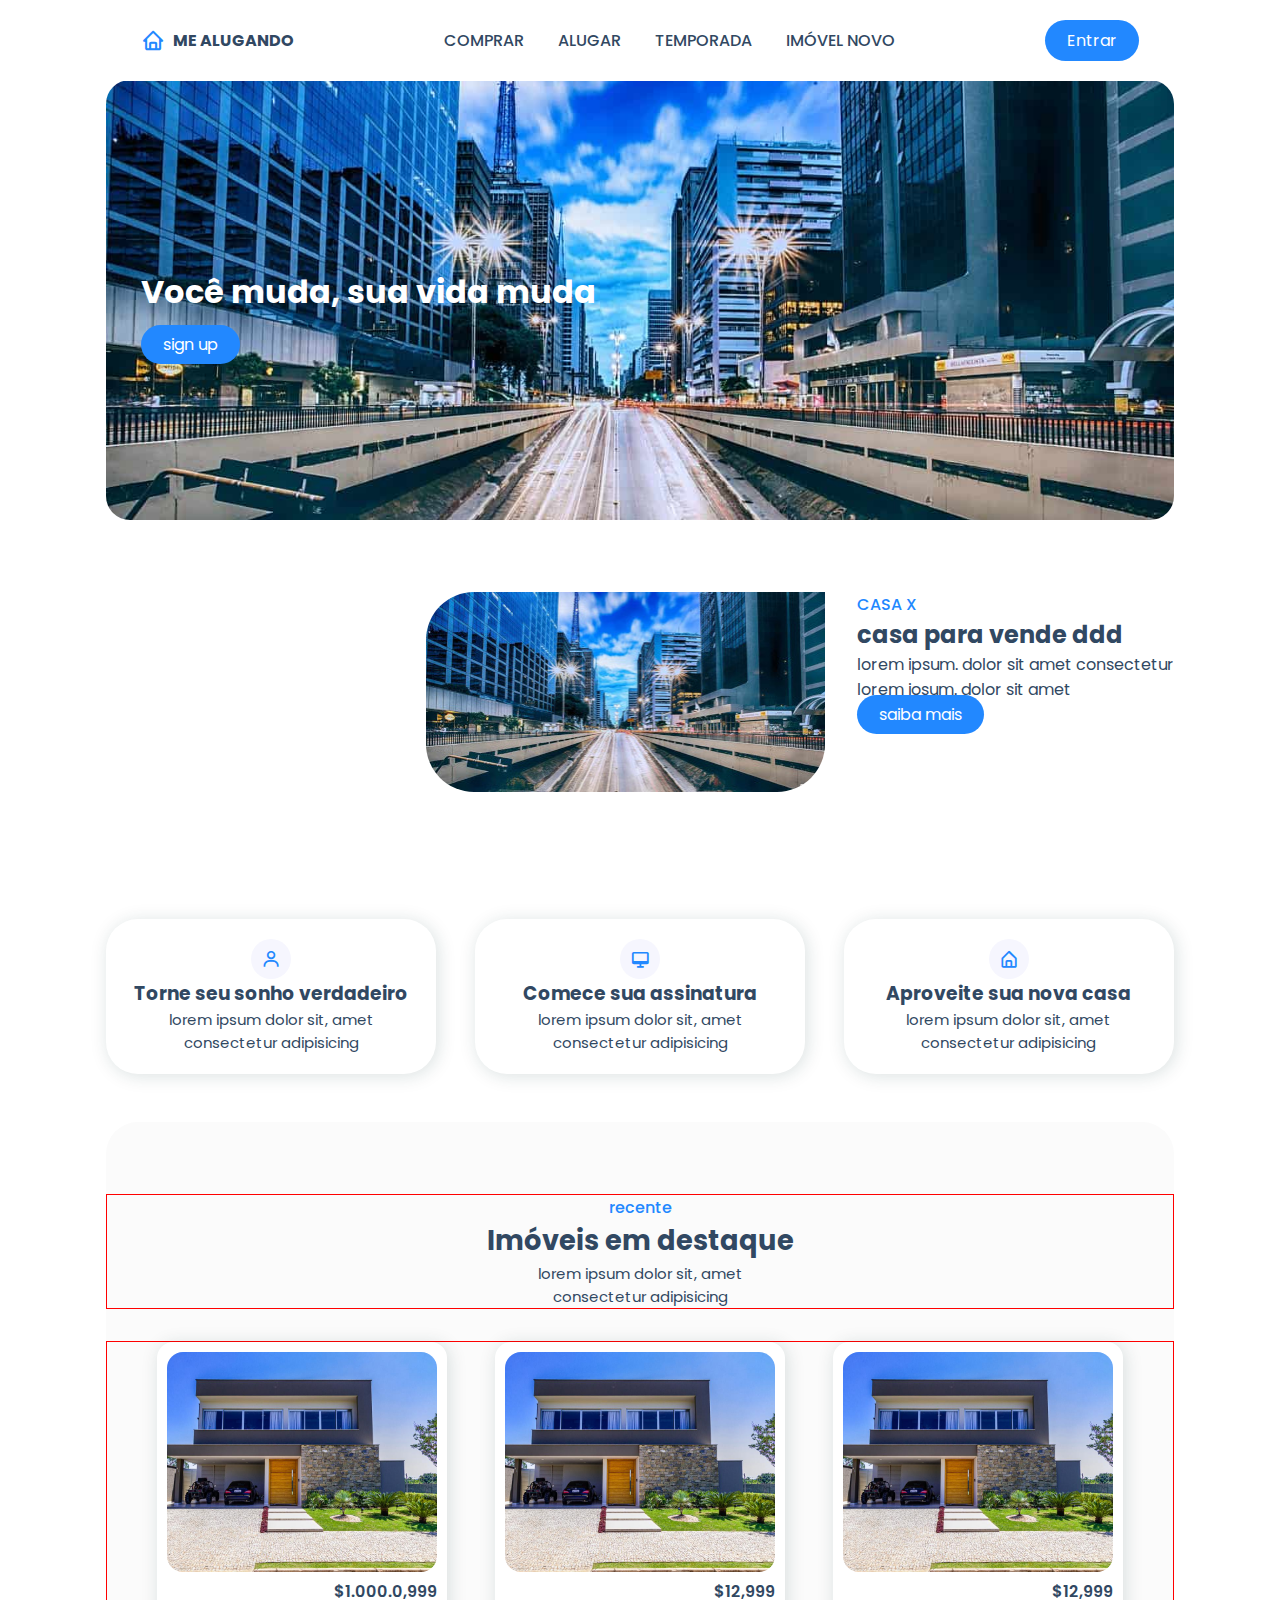
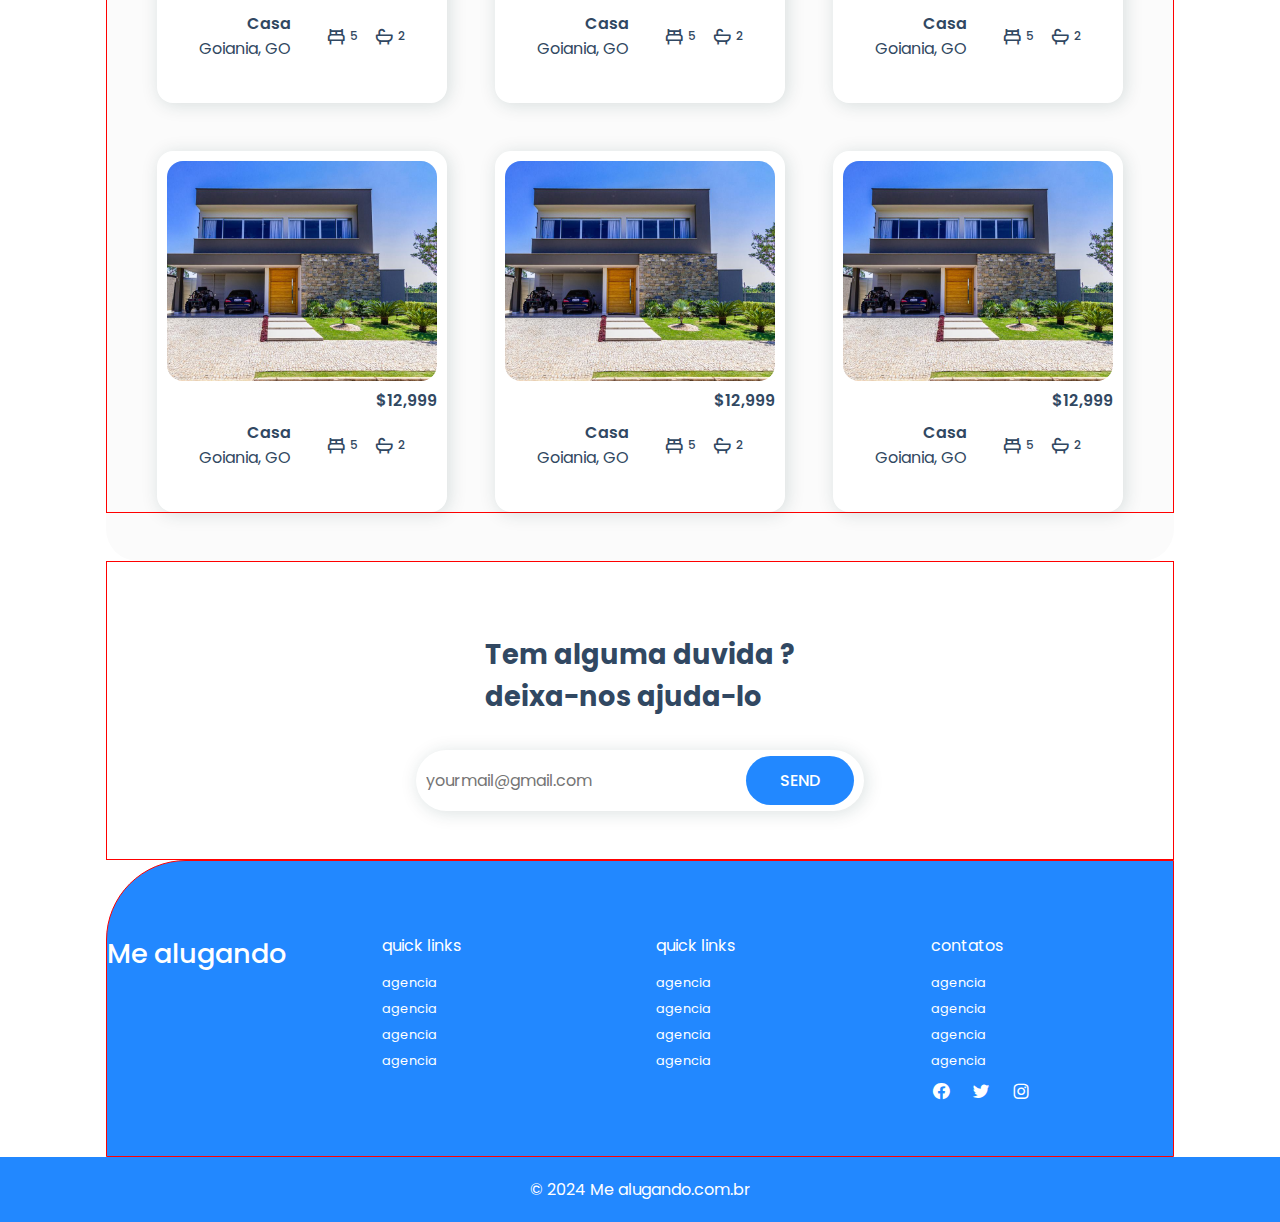
==== index.html @ be149888 "me alugando" ====
<!DOCTYPE html>
<html lang="pt-br">
<head>
    <meta charset="UTF-8">
    <meta name="viewport" content="width=device-width, initial-scale=1.0">
    <title>Alugel</title>
    <link rel="stylesheet" href="style.css">
    <link rel="stylesheet"
    href="https://cdn.jsdelivr.net/npm/boxicons@latest/css/boxicons.min.css">
</head>
<body>
    <!--Navbar-->
    <header>
        <div class="nav container">
            <!--Logo-->
            <a href="index.html" class="logo"><i class='bx bx-home'></i>Me alugando</a>
            
            <!--menu icon-->
            <input type="checkbox" nome="" id="menu">
            <label for="menu" <i class='bx bx-menu-alt-left' id="menu-icon"></i></label>
            
            <!-- Nav list-->
            <ul class="navbar">
                <li><a href="#home">comprar</a></li>
                <li><a href="#home">Alugar</a></li>
                <li><a href="#home">Temporada</a></li>
                <li><a href="#home">Imóvel Novo</a></li>
            </ul>

            <!-- botton login-->
            <a href="login.html" class="btn">Entrar</a>
        </div>
    </header>
    <section class="home container" id="home">
        <div class="home-text">
            <h1>Você muda, sua vida muda</h1>
            <a href="" class="btn">sign up</a>
        </div>
    </section>
    <!-- link compra-->
    <!-- anucios-->
    <section class="anucio container" id="anucio">
        <a href=""></a>
        <div class="anucio-img">
            <img src="img/home.jpg" alt="">
        </div>
        <div class="anucio-text">
            <span>casa x</span>
            <h2>casa para vende ddd</h2>
            <p>lorem ipsum. dolor sit amet consectetur</p>
            <p>lorem iosum. dolor sit amet </p>
            <a href="#" class="btn">saiba mais</a>
        </div>
    </section>

    <section class="sales container" id="sales">
        <!--box 1 -->
        <div class="box">
            <i class='bx bx-user'></i>
            <h3>Torne seu sonho verdadeiro</h3>
            <p>lorem ipsum dolor sit, amet consectetur adipisicing</p>

        </div>
          <!--box 2-->
          <div class="box">
            <i class='bx bx-desktop'></i>
            <h3>Comece sua assinatura</h3>
            <p>lorem ipsum dolor sit, amet consectetur adipisicing</p>

        </div>
          <!--box 3-->
          <div class="box">
            <i class='bx bx-home-alt'></i>
            <h3>Aproveite sua nova casa</h3>
            <p>lorem ipsum dolor sit, amet consectetur adipisicing</p>

        </div>
    </section>
    <!-- properties-->
    <section class="properties container" id="properties">
        <div class="heading">
            <span>recente</span>
            <h2>Imóveis em destaque</h2>
            <p>lorem ipsum dolor sit, amet <br>consectetur adipisicing</p>
        </div>
        <div class="properties-container container">
            <!--Box1-->
            <div class="box">
                <img src="img/casa.jpg" alt="">
                <h3>$1.000.0,999</h3>
                <div class="content">
                    <div class="tex">
                        <h3>Casa</h3>
                        <p>Goiania, GO</p>
                    </div>
                    <div class="icons">
                        <i class='bx bx-bed' ><span>5</span></i>
                        <i class='bx bx-bath' ><span>2</span></i>
                    </div>
                </div>
            </div>

             <!--Box2-->
             <div class="box">
                <img src="img/casa.jpg" alt="">
                <h3>$12,999</h3>
                <div class="content">
                    <div class="tex">
                        <h3>Casa</h3>
                        <p>Goiania, GO</p>
                    </div>
                    <div class="icons">
                        <i class='bx bx-bed' ><span>5</span></i>
                        <i class='bx bx-bath' ><span>2</span></i>
                    </div>
                </div>
            </div>
             <!--Box3-->
             <div class="box">
                <img src="img/casa.jpg" alt="">
                <h3>$12,999</h3>
                <div class="content">
                    <div class="tex">
                        <h3>Casa</h3>
                        <p>Goiania, GO</p>
                    </div>
                    <div class="icons">
                        <i class='bx bx-bed' ><span>5</span></i>
                        <i class='bx bx-bath' ><span>2</span></i>
                    </div>
                </div>
            </div>
             <!--Box4-->
             <div class="box">
                <img src="img/casa.jpg" alt="">
                <h3>$12,999</h3>
                <div class="content">
                    <div class="tex">
                        <h3>Casa</h3>
                        <p>Goiania, GO</p>
                    </div>
                    <div class="icons">
                        <i class='bx bx-bed' ><span>5</span></i>
                        <i class='bx bx-bath' ><span>2</span></i>
                    </div>
                </div>
            </div>
             <!--Box5-->
             <div class="box">
                <img src="img/casa.jpg" alt="">
                <h3>$12,999</h3>
                <div class="content">
                    <div class="tex">
                        <h3>Casa</h3>
                        <p>Goiania, GO</p>
                    </div>
                    <div class="icons">
                        <i class='bx bx-bed' ><span>5</span></i>
                        <i class='bx bx-bath' ><span>2</span></i>
                    </div>
                </div>
            </div>
             <!--Box6-->
             <div class="box">
                <img src="img/casa.jpg" alt="">
                <h3>$12,999</h3>
                <div class="content">
                    <div class="tex">
                        <h3>Casa</h3>
                        <p>Goiania, GO</p>
                    </div>
                    <div class="icons">
                        <i class='bx bx-bed' ><span>5</span></i>
                        <i class='bx bx-bath' ><span>2</span></i>
                    </div>
                </div>
            
        </div>
    </section>
    <!-- newsLetter-->
    <section class="newsletter container">
        <h2>Tem alguma duvida ?<br>deixa-nos ajuda-lo</h2>
        <form action="">
            <input type="email" nome="" id="imail-box" placeholder="yourmail@gmail.com" required>
            <input type="submit" value="send" class="btn">
        </form>
    </section>
    <!--Footer-->
    <section class="footer footer-container container" >
        <h2>Me alugando</h2>
        <div class="footer-box">
            <h3>quick links</h3>
            <a href="#">agencia</a>
            <a href="#">agencia</a>
            <a href="#">agencia</a>
            <a href="#">agencia</a>
        </div>
        <div class="footer-box">
            <h3>quick links</h3>
            <a href="#">agencia</a>
            <a href="#">agencia</a>
            <a href="#">agencia</a>
            <a href="#">agencia</a>
        </div>
        <div class="footer-box">
            <h3>contatos</h3>
            <a href="#">agencia</a>
            <a href="#">agencia</a>
            <a href="#">agencia</a>
            <a href="#">agencia</a>
            <div class="social">
                <a href="#"><i class='bx bxl-facebook-circle' ></i></a>
                <a href="#"><i class='bx bxl-twitter' ></i></a>
                <a href="#"><i class='bx bxl-instagram' ></i></a>
            </div>
        </div>
    </section>
    <!--Copyright-->
    <div class="copyright">
        <p>&#169; 2024 Me alugando.com.br</p>
    </div>

    
</body>
</html>
---- style.css ----
/* google fontes */
@import url('https://fonts.googleapis.com/css2?family=Poppins:ital,wght@0,100;0,200;0,300;0,400;0,500;0,600;0,700;0,800;0,900;1,100;1,200;1,300;1,400;1,500;1,600;1,700;1,800;1,900&display=swap');
*{
    font-family: 'poppins',sans-serif;
    margin: 0;
    padding: 0;
    box-sizing: border-box;
    scroll-behavior: smooth;
    scroll-padding-top: 4rem;
    text-decoration: none;
    list-style: none;
    
}   
/* Variaveis */
:root{
    --main-color:#2288ff ;
    --second-color: #192f6a;
    --text-color:#314862 ;
    --bg-color:#fff ;

    /* box shadow*/
    --box-shadow:2px 2px 18px rgb(14 52 54 /15%) ;

}
img{
    width: 100%;
}
body{
    color: var(--text-color);
}
section {
    padding: 4.5rem 0 3rem;
}

.container{
    max-width: 1068px;
    margin-left: auto;
    margin-right: auto;
    
}
header{
    display: block;
    width: 100%;
    background: var(--bg-color);
    position: fixed;
    top: 0;
    left: 0;
    z-index: 100;
}
.nav   {
    display: flex;
    align-items: center;
    justify-content: space-between;
    padding: 20px 35px;
}
.logo{
   display: flex;
   align-items: center; 
   column-gap: 0.5rem;
   font-size: 1rem;
   font-weight: 700;
   color: var(--text-color);
   text-transform: uppercase;
}
.logo .bx {
    font-size: 24px;
    color: var(--main-color);
}
.navbar{
    display: flex;
}
.navbar a{
    padding: 8px 17px;
    color: var(--text-color);
    font-size: 1rem;
    text-transform: uppercase;
    font-weight: 500;
}
.navbar a:hover{
    color: var(--main-color);
}
#menu-icon {
    font-size: 24px;
    cursor: pointer;
    display: none;
}
#menu {
    display: none;
}
.btn{
    padding: 8px 22px;
    background: var(--main-color);
    color: var(--bg-color);
    border-radius: 5rem;

}
.btn:hover{
    background: #3492fd;
}

/* Inicio do home */
.home{
    margin-top: 5rem;
    background: url(img/home.png);
    background-repeat: no-repeat;
    background-size: cover;
    background-position: center;
    height: 440px;
    border-radius: 1.5rem;
    display: flex;
    align-items: center;
}
.home-text {
    padding-left: 35px;
}
.home-text h1{
    color: var(--bg-color);
    font-size: 2rem;
    margin-bottom: 1rem;
}
.anucio{
    display: grid;
    grid-template-columns: repeat(auto-fit, minmax(18rem, auto));
    gap: 2rem
}
.anucio-img img{
    border-radius: 3rem 0 3rem 3rem;
}
.anucio-text span{
    font-size: 1rem;
    text-transform: uppercase;
    font-weight: 500;
    color: var(--main-color);
}
.sales{
    display: grid;
    grid-template-columns: repeat(auto-fit, minmax(240px, auto));
    gap: 2.4rem
}
.sales .box{
    padding: 20px;
    border-radius: 2rem;
    background: var(--bg-color);
    box-shadow: var(--box-shadow);
    text-align: center;
}
.sales .box:hover{
    background: var(--main-color);
    color: var(--bg-color);
    transform: 0,4s all linear;
}
.sales .box .bx{
    padding: 10px;
    border-radius: 50%;
    color: var(--main-color);
    background: #f6f6fe;
    font-size: 20px;
}
.sales .box .h3{
    font-size: 1.1rem;
    margin: 1rem 0 0.4rem;
}
.sales .box p{
    font-size: 00.938rem;
}
.heading{
    text-align: center;
    margin-bottom: 2rem ;
    border: 1px solid red;
}
.heading span{
    font-weight: 500;
    color: var(--main-color);

}
.heading h2{
    font-size: 1.7rem;
}
.heading p {
    font-size: 0.938rem;
}
.properties{
    background: #fbfbfb;
    border-radius: 2rem;
    
}
.properties-container{
    border: 1px solid red;
   display: grid;
   grid-template-columns: repeat(auto-fit, minmax(240px, auto));
   gap: 3rem;
   padding: 0 50px;
}
.properties-container .box{
    background: var(--bg-color);
    padding: 10px;
    border-radius: 1rem;
    box-shadow: var(--box-shadow);
}
.properties-container .box:hover {
transform: translateY(-10px);
transition: 0.5s;
}
.properties-container .box img{
    border-radius: 1rem;
    height: 220px;
    object-fit: cover;
    object-position: center;
}
.properties-container .box h3{
    font-size: 1rem;
    font-weight: 600;
    float: right;
}
.properties-container .box .content{
    display: flex;
    justify-content: space-between;
    margin: 2rem;
}
.properties-container .box .content .text h3{
    font-weight: 500px;
}
.properties-container .box .content .text p{
    font-size: 0.8rem;
}
.properties-container .box .content .icons{
    display: flex;
    align-items: center;
    column-gap: 1rem;
}
.properties-container .box .content .icons .bx{
    display: flex;
    align-items: center;
    font-size: 20px;
}
.properties-container .box .content .icons span{
    font-size: 12px;
    font-weight: 500;
    margin-left: 4px;
}
.newsletter {
    border: 1px solid red;
    display: flex;
    flex-direction: column;
    align-items: center;
    row-gap: 2rem;
    justify-content:center;
}
.newsletter h2 {
    font-size: 1.7rem;

}
.newsletter form {
    background-color: var(--bg-color);
    box-shadow: var(--box-shadow);
    padding: 6px 10px;
    border-radius: 5rem;
}
.newsletter form input{
    border: none;
    outline: none;
    font-size: 1rem;
}
.newsletter #email-box{
    width: 280px;
}
.newsletter .btn {
    padding: 12px 34px;
    font-weight: 500;
    text-transform: uppercase;
}

/* Inicio do Rodapé */
.footer {
    background: var(--main-color);
    color: var(--bg-color);
    border-radius: 5rem 0 0 0;
    border: 1px solid red;
}
.footer-container{
    display: grid;
    grid-template-columns: repeat(auto-fit, minmax(240px,auto));
    gap: 2rem;
}
.footer-container h2{
    font-size: 1.7rem;
    font-weight: 500;
}
.footer-box{
    display: flex;
    flex-direction: column;
}
.footer-box h3{
    margin-bottom: 1rem;
    font-size: 1rem;
    font-weight: 400;
}
.footer-box a {
    font-size: 0.8rem;
    color: var(--bg-color);
    font-weight: 400;
    margin-bottom: 0.5rem;
}
.footer-box a:hover{
   color: var(--text-color); 
}
.social a{
    font-size: 20px;
    margin-right: 1rem;

}
.social a:hover{
  color: var(--second-color);  
}
/* copyright*/
.copyright {
    padding: 20px;
    text-align: center;
    color: var(--bg-color);
    background: var(--main-color);
}

/* login*/
.login {
    display: grid;
    grid-template-columns: 0.4fr 1fr;
    align-items: center;
    min-height: 100vh;
}
.login-container {
    display: flex;
    flex-direction: column;
    row-gap: 1rem;
}
.login-container h2{
    font-size: 1.4rem;
}
.login-container p{
    font-size: 0.9rem;
}
.login-container form{
    display: flex;
    flex-direction: column;
}
.login-container form span{
    font-size: 0.9rem;
    color: #8a8a8a;
    margin-bottom: 4px;
}
.login-container form input{
    border: 1px solid #c52a2a;
    outline: none;
    padding: 10px;
    background: var(--bg-color);
}

.login-container form .buttom{
    outline: none;
    border: none;
    background: var(--main-color);
    color: var(--bg-color);
    font-size: 0.85rem;
    font-weight: 500;
    margin-top: 17px;
}
.login-container form .buttom:hover{
    background: #3492fd;
}
.login-container form a{
    font-size: 0.9rem;
    text-align: right;
}
.login-container .btn{
    border-radius: 0;
    text-align: center;

}
/* design Responsivel*/
@media (max-width: 1080px){
    .container{
        margin-left: 1rem;
        margin-right: 1rem;
    }
}
@media (max-width: 1080px){
    section {
        padding: 4rem 0 3rem;
    }
    .properties-container{
        grid-template-columns: repeat(auto-fit, minmax(200px, auto));
        gap: 1rem;
        padding: 0 10px;
    }
    footer{
        grid-template-columns: repeat(auto-fit, minmax(200px, auto));
        gap: 1rem;
    }
    .login{
        grid-template-columns: 0,6fr 1fr;
    }
}

@media (max-width: 768px){
   .nav{
    padding: 10px;

   }
   #menu-icon{
    display: initial;
   }
   .navbar{
    position: absolute;
    top: 100%;
    right: 0;
    left: 0;
    display: flex;
    flex-direction: column;
    background: var(--second-color);
    text-align: center;
    clip-path: circle(0% at 100% 1%);
    transition: 0.6s;
   }
   .navbar a{
    display: block;
    margin: 1rem;
    padding: 20px;
    color: var(--bg-color);
   }
   .navbar a:hover{
    background: var(--main-color);
    color: var(--bg-color);
    transition: 0.2s;
   }
   #menu:checked ~ .navbar{
    clip-path: circle(144% at 100% 1%);
   }
   .about-text span{
    font-size: 0.9rem;
   }
   .about-text h2, .heading h2, .newsletter h2{
    font-size: 1.4rem;
   }
}
@media(max-width: 638px){
    .about-text{
        text-align: center;
    }
    .about-img{
        order: 2;
    }
    .login{
        grid-template-columns: 0.8fr 1fr;
    }
    .login{
        margin: 3rem;
    }
} 
    @media(max-width: 572px){
        .login-image{
            display: none;
        }
        .login{
            justify-content: center;
            grid-template-columns: 1fr;
        }
    }   
    @media(max-width: 442px){
     .home-text{
        padding-left: 14px;

     } 
     .home-text h1{
        font-size: 1.7rem;
     }
     .about-text h2, .heading h2, .newsletter h2{
        font-size: 1.2rem;
       }
       .properties-container{
        padding: 0;
       }
       .newsletter #email-box{
        width: 140px;
       }
       .footer{
        border-radius: 3rem 0 0 0;
       }
    }
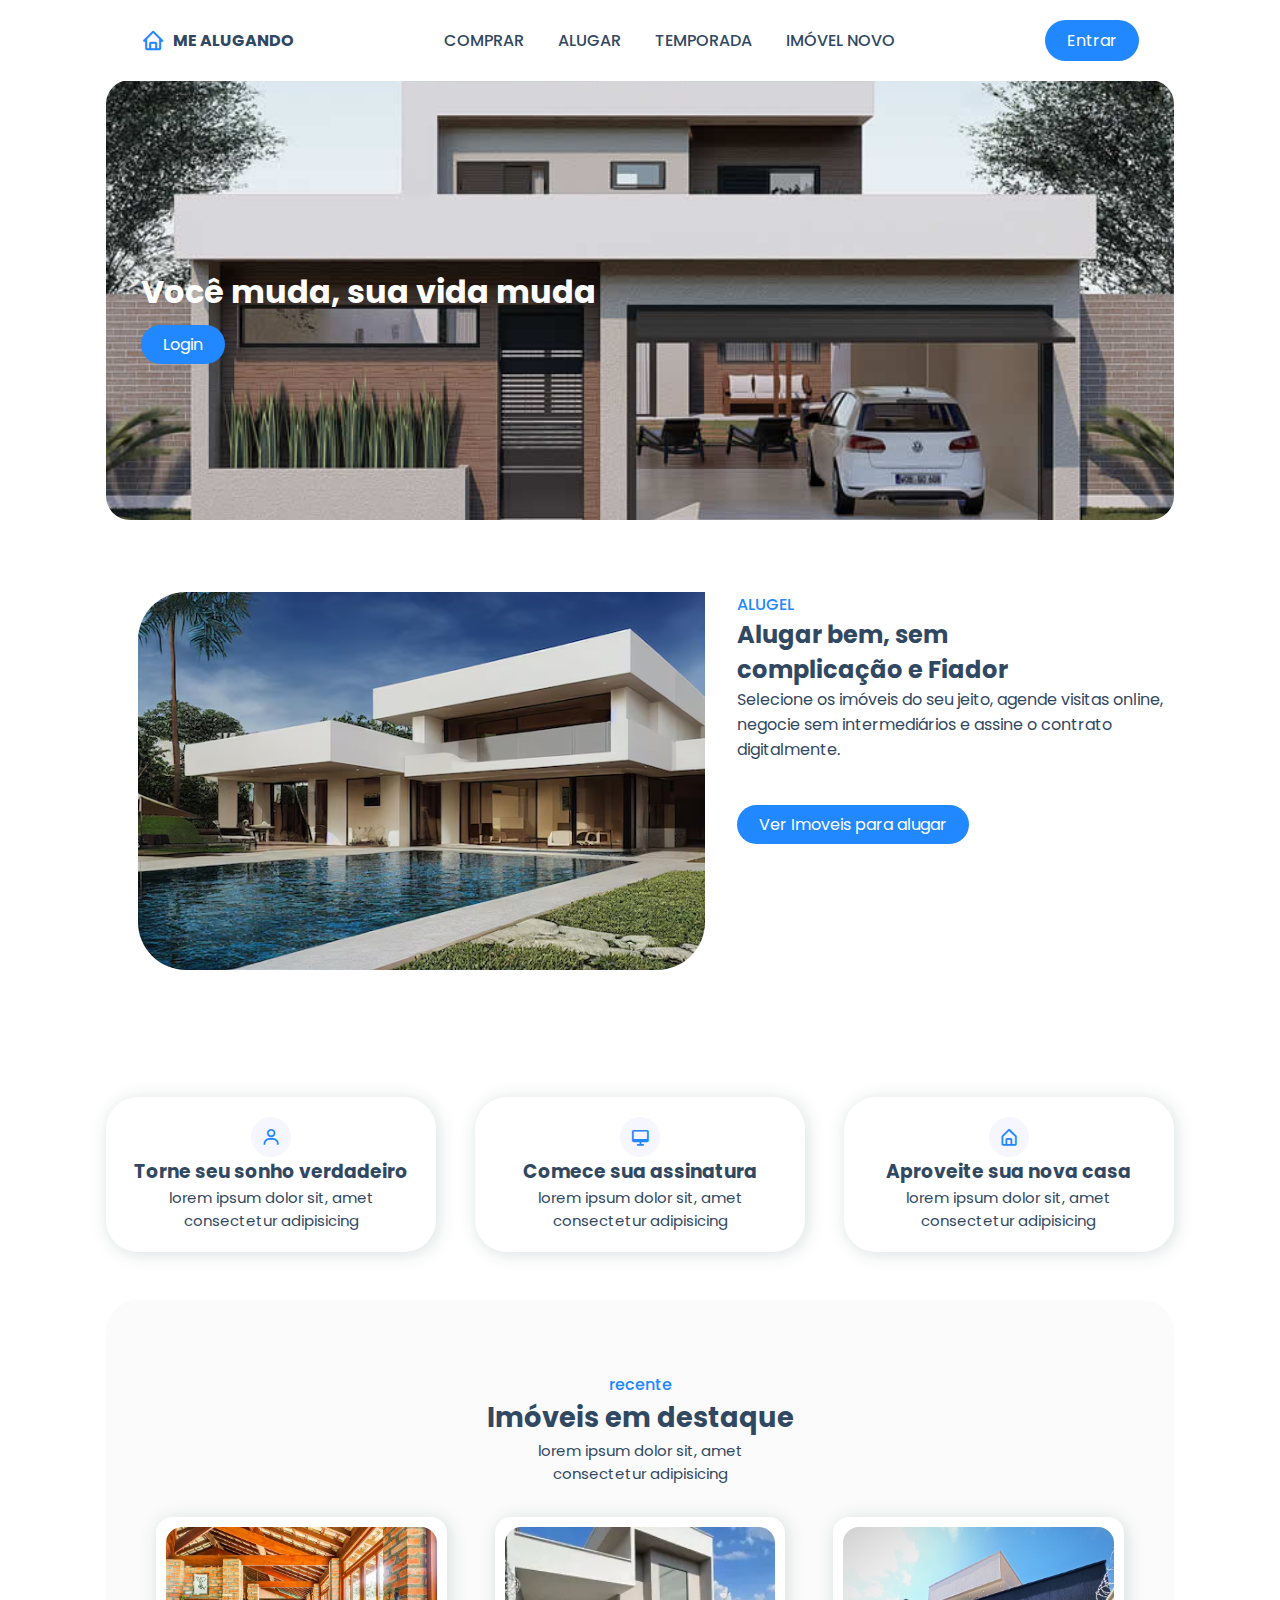
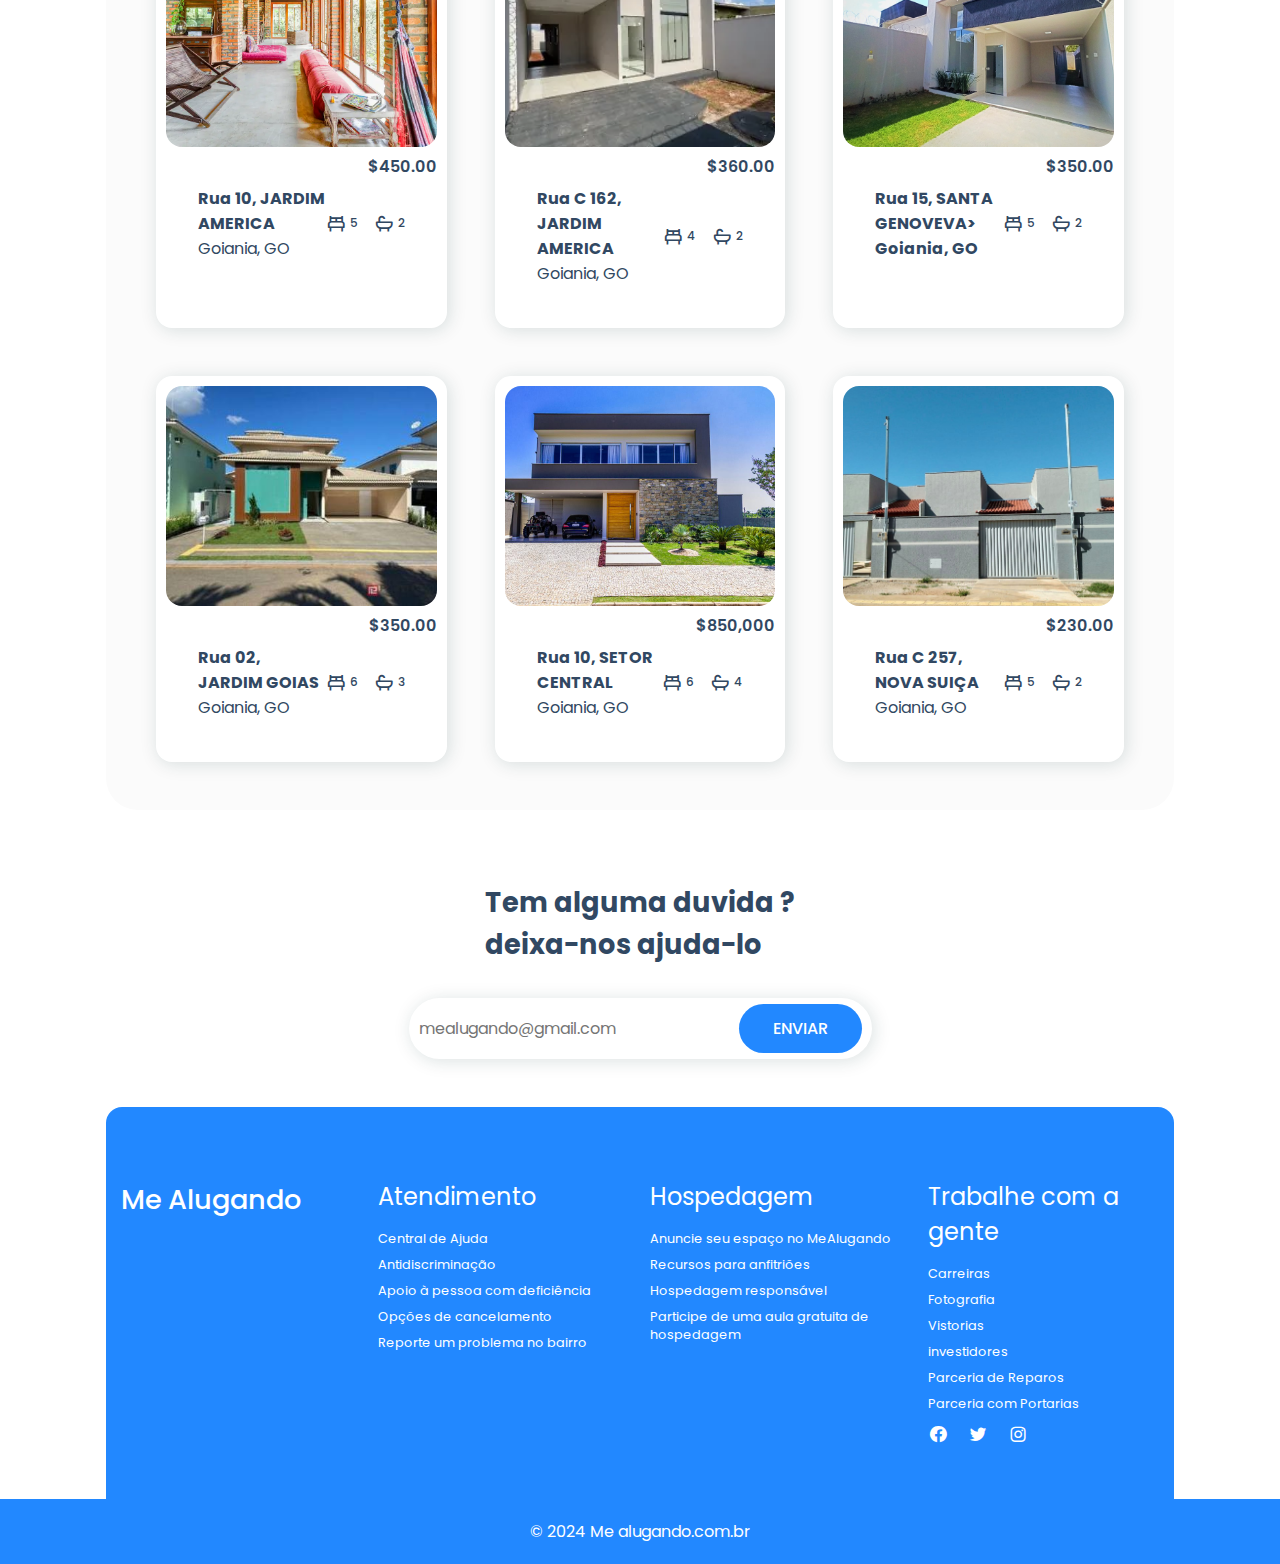
==== commit cb8d03ca: "Primeira atualização" ====
--- a/index.html
+++ b/index.html
@@ -4,9 +4,13 @@
     <meta charset="UTF-8">
     <meta name="viewport" content="width=device-width, initial-scale=1.0">
     <title>Alugel</title>
+    <!--Link externo do stylo.css-->
     <link rel="stylesheet" href="style.css">
     <link rel="stylesheet"
     href="https://cdn.jsdelivr.net/npm/boxicons@latest/css/boxicons.min.css">
+
+     <!-- Link externo do script.js-->
+     <script src="script.js"></script>
 </head>
 <body>
     <!--Navbar-->
@@ -22,8 +26,8 @@
             <!-- Nav list-->
             <ul class="navbar">
                 <li><a href="#home">comprar</a></li>
-                <li><a href="#home">Alugar</a></li>
-                <li><a href="#home">Temporada</a></li>
+                <li><a href="#anucio">Alugar</a></li>
+                <li><a href="#imagem1">Temporada</a></li>
                 <li><a href="#home">Imóvel Novo</a></li>
             </ul>
 
@@ -34,7 +38,7 @@
     <section class="home container" id="home">
         <div class="home-text">
             <h1>Você muda, sua vida muda</h1>
-            <a href="" class="btn">sign up</a>
+            <a href="" class="btn">Login</a>
         </div>
     </section>
     <!-- link compra-->
@@ -42,15 +46,19 @@
     <section class="anucio container" id="anucio">
         <a href=""></a>
         <div class="anucio-img">
-            <img src="img/home.jpg" alt="">
+            <img src="img/casa5.jpg" alt="">
         </div>
         <div class="anucio-text">
-            <span>casa x</span>
-            <h2>casa para vende ddd</h2>
-            <p>lorem ipsum. dolor sit amet consectetur</p>
-            <p>lorem iosum. dolor sit amet </p>
-            <a href="#" class="btn">saiba mais</a>
-        </div>
+            <span>Alugel</span>
+            <h2>Alugar bem, sem </h2><h2>complicação e Fiador</h2>
+            <p>Selecione os imóveis do seu jeito, agende visitas online,</p>
+            <p>negocie sem intermediários e assine o contrato digitalmente.</p>
+            <br><br>
+            <a href="#imagem1" class="btn">Ver Imoveis para alugar</a>
+        </div>
+        
+        
+        
     </section>
 
     <section class="sales container" id="sales">
@@ -86,87 +94,87 @@
         <div class="properties-container container">
             <!--Box1-->
             <div class="box">
+                <a href="casa.html"><img id="imagem1" src="img/Q1,0.JPG" alt=""></a>
+                <h3>$450.00</h3>
+                <div class="content">
+                    <div class="tex">
+                        <h4>Rua 10, JARDIM AMERICA</h3>
+                        <p>Goiania, GO</p>
+                    </div>
+                    <div class="icons">
+                        <i class='bx bx-bed' ><span>5</span></i>
+                        <i class='bx bx-bath' ><span>2</span></i>
+                    </div>
+                </div>
+            </div>
+
+             <!--Box2-->
+             <div class="box">
+                <img src="img/casa1.jpg" alt="">
+                <h3>$360.00</h3>
+                <div class="content">
+                    <div class="tex">
+                        <h4>Rua C 162, JARDIM AMERICA</h3>
+                        <p>Goiania, GO</p>
+                    </div>
+                    <div class="icons">
+                        <i class='bx bx-bed' ><span>4</span></i>
+                        <i class='bx bx-bath' ><span>2</span></i>
+                    </div>
+                </div>
+            </div>
+             <!--Box3-->
+             <div class="box">
+                <img src="img/casa2.jpg" alt="">
+                <h3>$350.00</h3>
+                <div class="content">
+                    <div class="tex">
+                        <h4>Rua 15, SANTA GENOVEVA>
+                        <p>Goiania, GO</p>
+                    </div>
+                    <div class="icons">
+                        <i class='bx bx-bed' ><span>5</span></i>
+                        <i class='bx bx-bath' ><span>2</span></i>
+                    </div>
+                </div>
+            </div>
+             <!--Box4-->
+             <div class="box">
+                <img src="img/casa3.jpg" alt="">
+                <h3>$350.00</h3>
+                <div class="content">
+                    <div class="tex">
+                        <h4>Rua 02, JARDIM GOIAS</h3>
+                        <p>Goiania, GO</p>
+                    </div>
+                    <div class="icons">
+                        <i class='bx bx-bed' ><span>6</span></i>
+                        <i class='bx bx-bath' ><span>3</span></i>
+                    </div>
+                </div>
+            </div>
+             <!--Box5-->
+             <div class="box">
                 <img src="img/casa.jpg" alt="">
-                <h3>$1.000.0,999</h3>
-                <div class="content">
-                    <div class="tex">
-                        <h3>Casa</h3>
-                        <p>Goiania, GO</p>
-                    </div>
-                    <div class="icons">
-                        <i class='bx bx-bed' ><span>5</span></i>
-                        <i class='bx bx-bath' ><span>2</span></i>
-                    </div>
-                </div>
-            </div>
-
-             <!--Box2-->
-             <div class="box">
-                <img src="img/casa.jpg" alt="">
-                <h3>$12,999</h3>
-                <div class="content">
-                    <div class="tex">
-                        <h3>Casa</h3>
-                        <p>Goiania, GO</p>
-                    </div>
-                    <div class="icons">
-                        <i class='bx bx-bed' ><span>5</span></i>
-                        <i class='bx bx-bath' ><span>2</span></i>
-                    </div>
-                </div>
-            </div>
-             <!--Box3-->
-             <div class="box">
-                <img src="img/casa.jpg" alt="">
-                <h3>$12,999</h3>
-                <div class="content">
-                    <div class="tex">
-                        <h3>Casa</h3>
-                        <p>Goiania, GO</p>
-                    </div>
-                    <div class="icons">
-                        <i class='bx bx-bed' ><span>5</span></i>
-                        <i class='bx bx-bath' ><span>2</span></i>
-                    </div>
-                </div>
-            </div>
-             <!--Box4-->
-             <div class="box">
-                <img src="img/casa.jpg" alt="">
-                <h3>$12,999</h3>
-                <div class="content">
-                    <div class="tex">
-                        <h3>Casa</h3>
-                        <p>Goiania, GO</p>
-                    </div>
-                    <div class="icons">
-                        <i class='bx bx-bed' ><span>5</span></i>
-                        <i class='bx bx-bath' ><span>2</span></i>
-                    </div>
-                </div>
-            </div>
-             <!--Box5-->
-             <div class="box">
-                <img src="img/casa.jpg" alt="">
-                <h3>$12,999</h3>
-                <div class="content">
-                    <div class="tex">
-                        <h3>Casa</h3>
-                        <p>Goiania, GO</p>
-                    </div>
-                    <div class="icons">
-                        <i class='bx bx-bed' ><span>5</span></i>
-                        <i class='bx bx-bath' ><span>2</span></i>
+                <h3>$850,000</h3>
+                <div class="content">
+                    <div class="tex">
+                        <h4>Rua 10, SETOR CENTRAL</h3>
+                        <p>Goiania, GO</p>
+                    </div>
+                    <div class="icons">
+                        <i class='bx bx-bed' ><span>6</span></i>
+                        <i class='bx bx-bath' ><span>4</span></i>
                     </div>
                 </div>
             </div>
              <!--Box6-->
              <div class="box">
-                <img src="img/casa.jpg" alt="">
-                <h3>$12,999</h3>
-                <div class="content">
-                    <div class="tex">
-                        <h3>Casa</h3>
+                <img src="img/casa4.jpg" alt="">
+                <h3>$230.00</h3>
+                <div class="content">
+                    <div class="tex">
+                        <h4>Rua C 257, NOVA SUIÇA</h3>
                         <p>Goiania, GO</p>
                     </div>
                     <div class="icons">
@@ -181,33 +189,36 @@
     <section class="newsletter container">
         <h2>Tem alguma duvida ?<br>deixa-nos ajuda-lo</h2>
         <form action="">
-            <input type="email" nome="" id="imail-box" placeholder="yourmail@gmail.com" required>
-            <input type="submit" value="send" class="btn">
+            <input type="email" nome="" id="imail-box" placeholder="mealugando@gmail.com" required>
+            <input type="submit" value="Enviar" class="btn">
         </form>
     </section>
     <!--Footer-->
     <section class="footer footer-container container" >
-        <h2>Me alugando</h2>
+        <h2>Me Alugando</h2>
         <div class="footer-box">
-            <h3>quick links</h3>
-            <a href="#">agencia</a>
-            <a href="#">agencia</a>
-            <a href="#">agencia</a>
-            <a href="#">agencia</a>
+            <h3>Atendimento</h3>
+            <a href="#">Central de Ajuda</a>
+            <a href="#">Antidiscriminação</a>
+            <a href="#">Apoio à pessoa com deficiência</a>
+            <a href="#">Opções de cancelamento</a>
+            <a href="#">Reporte um problema no bairro</a>
         </div>
         <div class="footer-box">
-            <h3>quick links</h3>
-            <a href="#">agencia</a>
-            <a href="#">agencia</a>
-            <a href="#">agencia</a>
-            <a href="#">agencia</a>
+            <h3>Hospedagem</h3>
+            <a href="#">Anuncie seu espaço no MeAlugando</a>
+            <a href="#">Recursos para anfitriões</a>
+            <a href="#">Hospedagem responsável</a>
+            <a href="#">Participe de uma aula gratuita de hospedagem</a>
         </div>
         <div class="footer-box">
-            <h3>contatos</h3>
-            <a href="#">agencia</a>
-            <a href="#">agencia</a>
-            <a href="#">agencia</a>
-            <a href="#">agencia</a>
+            <h3>Trabalhe com a gente</h3>
+            <a href="#">Carreiras</a>
+            <a href="#">Fotografia</a>
+            <a href="#">Vistorias</a>
+            <a href="#">investidores</a>
+            <a href="#">Parceria de Reparos</a>
+            <a href="#">Parceria com Portarias</a>
             <div class="social">
                 <a href="#"><i class='bx bxl-facebook-circle' ></i></a>
                 <a href="#"><i class='bx bxl-twitter' ></i></a>
@@ -218,6 +229,7 @@
     <!--Copyright-->
     <div class="copyright">
         <p>&#169; 2024 Me alugando.com.br</p>
+        
     </div>
 
     
--- a/style.css
+++ b/style.css
@@ -88,6 +88,7 @@
     display: none;
 }
 .btn{
+    
     padding: 8px 22px;
     background: var(--main-color);
     color: var(--bg-color);
@@ -101,7 +102,7 @@
 /* Inicio do home */
 .home{
     margin-top: 5rem;
-    background: url(img/home.png);
+    background: url(img/casah.jpg);
     background-repeat: no-repeat;
     background-size: cover;
     background-position: center;
@@ -119,7 +120,7 @@
     margin-bottom: 1rem;
 }
 .anucio{
-    display: grid;
+    display:flex;
     grid-template-columns: repeat(auto-fit, minmax(18rem, auto));
     gap: 2rem
 }
@@ -129,7 +130,7 @@
 .anucio-text span{
     font-size: 1rem;
     text-transform: uppercase;
-    font-weight: 500;
+    font-weight:500;
     color: var(--main-color);
 }
 .sales{
@@ -166,7 +167,6 @@
 .heading{
     text-align: center;
     margin-bottom: 2rem ;
-    border: 1px solid red;
 }
 .heading span{
     font-weight: 500;
@@ -185,7 +185,6 @@
     
 }
 .properties-container{
-    border: 1px solid red;
    display: grid;
    grid-template-columns: repeat(auto-fit, minmax(240px, auto));
    gap: 3rem;
@@ -239,7 +238,6 @@
     margin-left: 4px;
 }
 .newsletter {
-    border: 1px solid red;
     display: flex;
     flex-direction: column;
     align-items: center;
@@ -274,8 +272,7 @@
 .footer {
     background: var(--main-color);
     color: var(--bg-color);
-    border-radius: 5rem 0 0 0;
-    border: 1px solid red;
+    border-radius: 1rem 1rem 0 0;
 }
 .footer-container{
     display: grid;
@@ -283,6 +280,7 @@
     gap: 2rem;
 }
 .footer-container h2{
+    margin-left: 15px;
     font-size: 1.7rem;
     font-weight: 500;
 }
@@ -292,7 +290,7 @@
 }
 .footer-box h3{
     margin-bottom: 1rem;
-    font-size: 1rem;
+    font-size: 1.5rem;
     font-weight: 400;
 }
 .footer-box a {
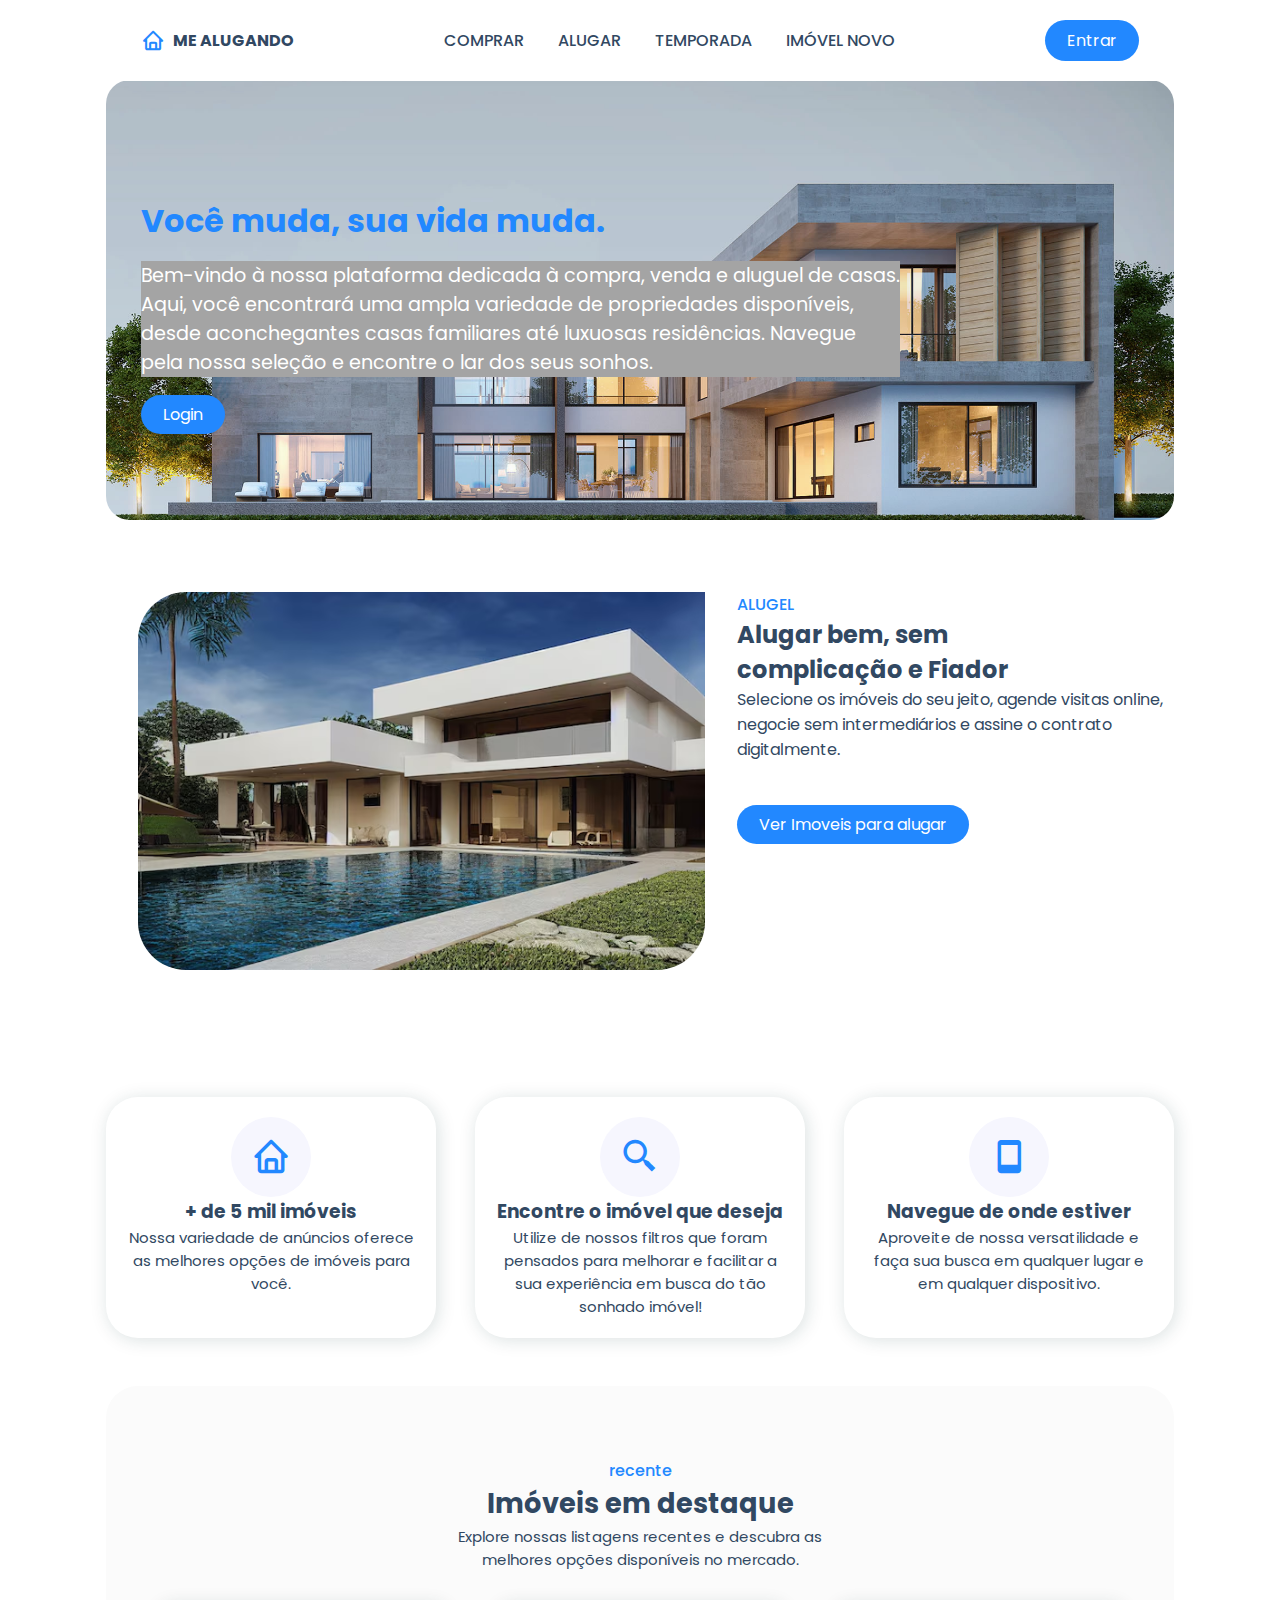
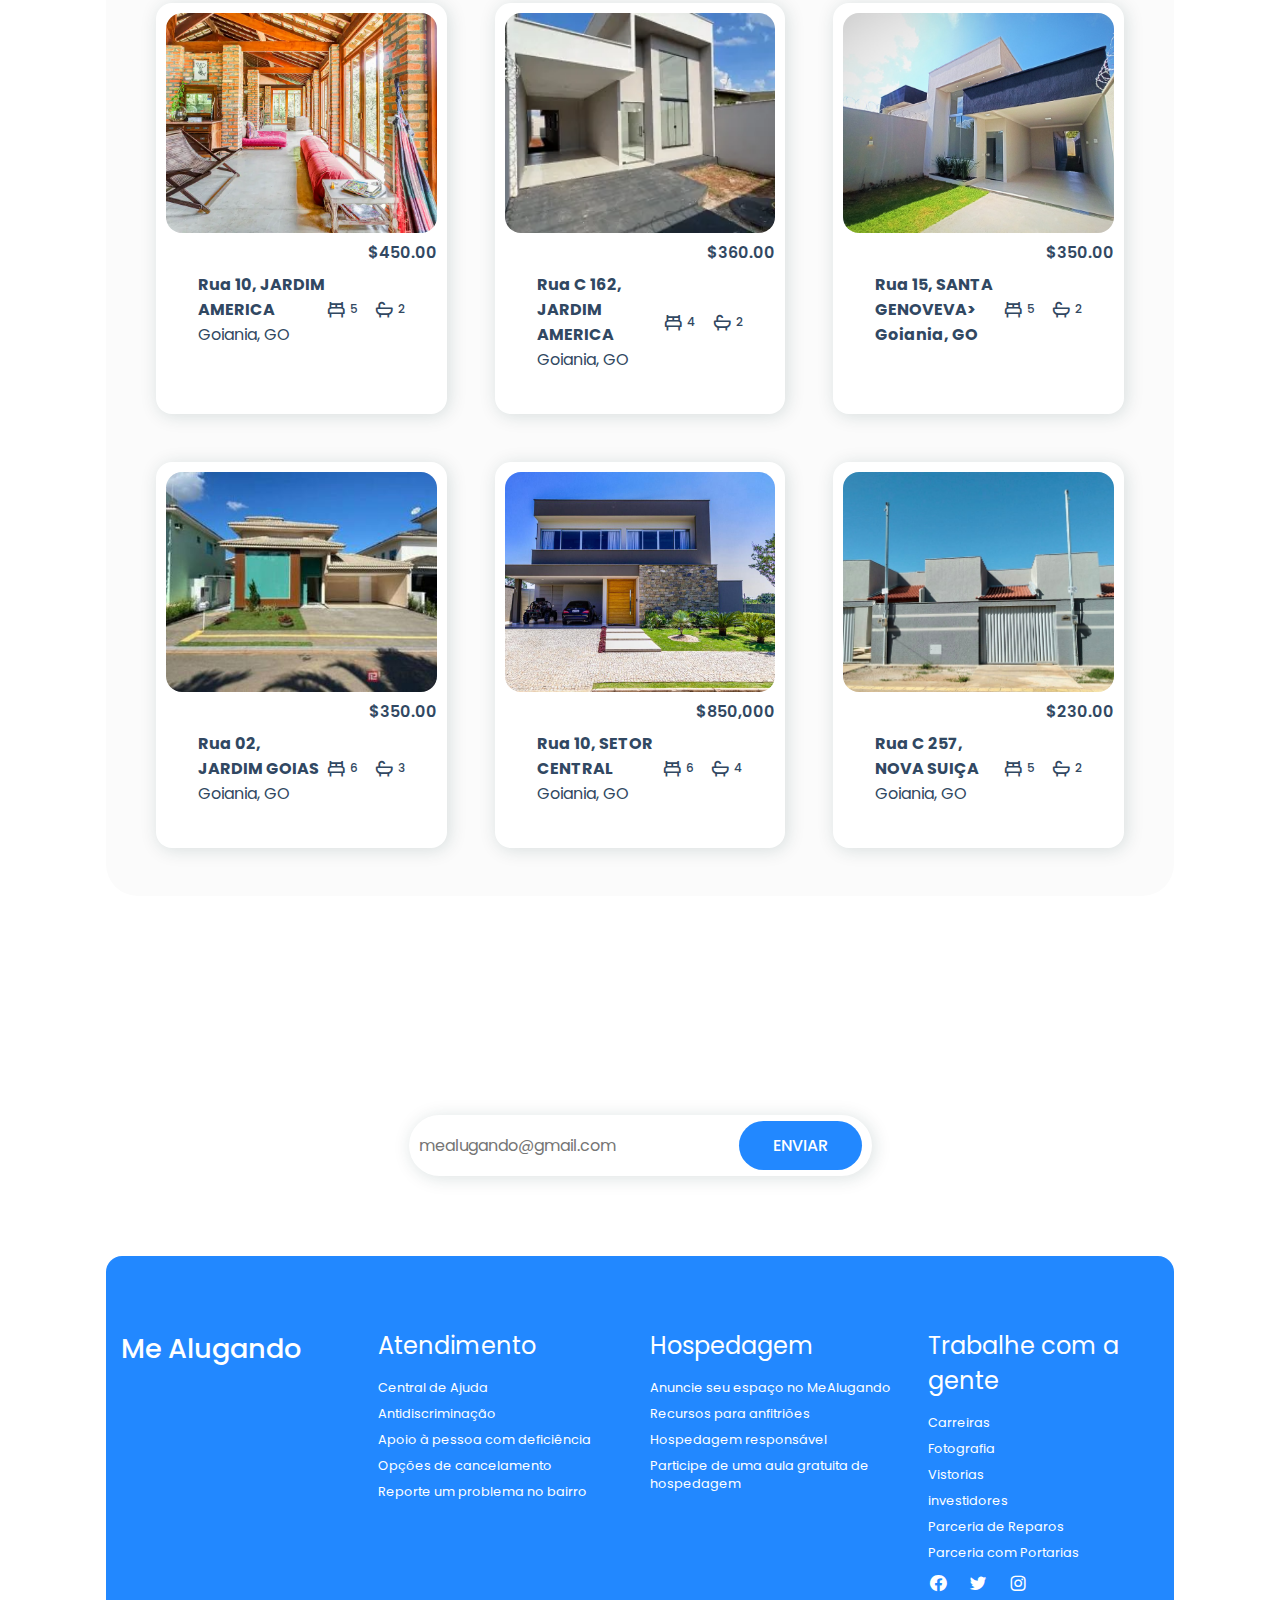
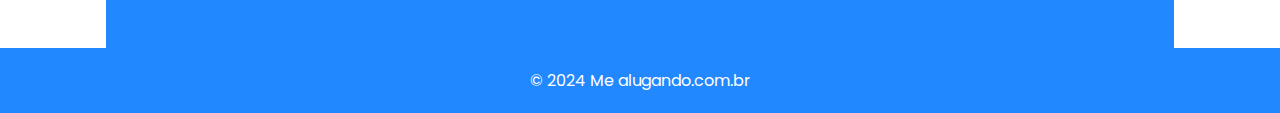
==== commit bf98dc81: "projeto final" ====
--- a/index.html
+++ b/index.html
@@ -37,8 +37,13 @@
     </header>
     <section class="home container" id="home">
         <div class="home-text">
-            <h1>Você muda, sua vida muda</h1>
-            <a href="" class="btn">Login</a>
+            <h1>Você muda, sua vida muda.</h1>
+            <P>     Bem-vindo à nossa plataforma dedicada à compra, venda e aluguel de casas.</P>
+            <p> Aqui, você encontrará uma ampla variedade de propriedades disponíveis,  </p>
+            <p>desde aconchegantes casas familiares até luxuosas residências. Navegue</p>
+            <p> pela nossa seleção e encontre o lar dos seus sonhos.</p>
+            <br>
+            <a href="cadastra.html" class="btn">Login</a>
         </div>
     </section>
     <!-- link compra-->
@@ -64,23 +69,25 @@
     <section class="sales container" id="sales">
         <!--box 1 -->
         <div class="box">
-            <i class='bx bx-user'></i>
-            <h3>Torne seu sonho verdadeiro</h3>
-            <p>lorem ipsum dolor sit, amet consectetur adipisicing</p>
+            <i class='bx bx-home'></i>
+            <h3>+ de 5 mil imóveis</h3>
+            <p>Nossa variedade de anúncios oferece as melhores opções de imóveis para você.</p>
 
         </div>
           <!--box 2-->
           <div class="box">
-            <i class='bx bx-desktop'></i>
-            <h3>Comece sua assinatura</h3>
-            <p>lorem ipsum dolor sit, amet consectetur adipisicing</p>
+            <i class='bx bx-search-alt-2' ></i>
+            <h3>Encontre o imóvel que deseja</h3>
+            <p>Utilize de nossos filtros que foram pensados para melhorar
+             e facilitar a sua experiência em busca do tão sonhado imóvel!</p>
 
         </div>
           <!--box 3-->
           <div class="box">
-            <i class='bx bx-home-alt'></i>
-            <h3>Aproveite sua nova casa</h3>
-            <p>lorem ipsum dolor sit, amet consectetur adipisicing</p>
+            <i class='bx bx-mobile'></i>
+            <h3>Navegue de onde estiver</h3>
+            <p>Aproveite de nossa versatilidade e faça sua busca em qualquer lugar
+             e em qualquer dispositivo.</p>
 
         </div>
     </section>
@@ -89,7 +96,8 @@
         <div class="heading">
             <span>recente</span>
             <h2>Imóveis em destaque</h2>
-            <p>lorem ipsum dolor sit, amet <br>consectetur adipisicing</p>
+            <p>Explore nossas listagens recentes e descubra as <br>
+            melhores opções disponíveis no mercado.</p>
         </div>
         <div class="properties-container container">
             <!--Box1-->
--- a/style.css
+++ b/style.css
@@ -102,7 +102,7 @@
 /* Inicio do home */
 .home{
     margin-top: 5rem;
-    background: url(img/casah.jpg);
+    background: url(img/mobile.jpg);
     background-repeat: no-repeat;
     background-size: cover;
     background-position: center;
@@ -114,8 +114,13 @@
 .home-text {
     padding-left: 35px;
 }
+.home-text p{
+    color: #fff;
+    font-size: 1.2em;
+    background-color: #A4A4A4;
+}
 .home-text h1{
-    color: var(--bg-color);
+    color: var(--main-color);
     font-size: 2rem;
     margin-bottom: 1rem;
 }
@@ -151,11 +156,11 @@
     transform: 0,4s all linear;
 }
 .sales .box .bx{
-    padding: 10px;
+    padding: 20px;
     border-radius: 50%;
     color: var(--main-color);
     background: #f6f6fe;
-    font-size: 20px;
+    font-size: 40px;
 }
 .sales .box .h3{
     font-size: 1.1rem;
@@ -237,7 +242,17 @@
     font-weight: 500;
     margin-left: 4px;
 }
+.newsletter{
+    background-image: url('img/goiania.jpg');
+    background-size: cover;
+    background-attachment: fixed;
+    height: 40vh;
+    display: flex;
+    justify-content: center;
+    align-items: center;
+}
 .newsletter {
+
     display: flex;
     flex-direction: column;
     align-items: center;
@@ -246,6 +261,7 @@
 }
 .newsletter h2 {
     font-size: 1.7rem;
+    color: #fff;
 
 }
 .newsletter form {
